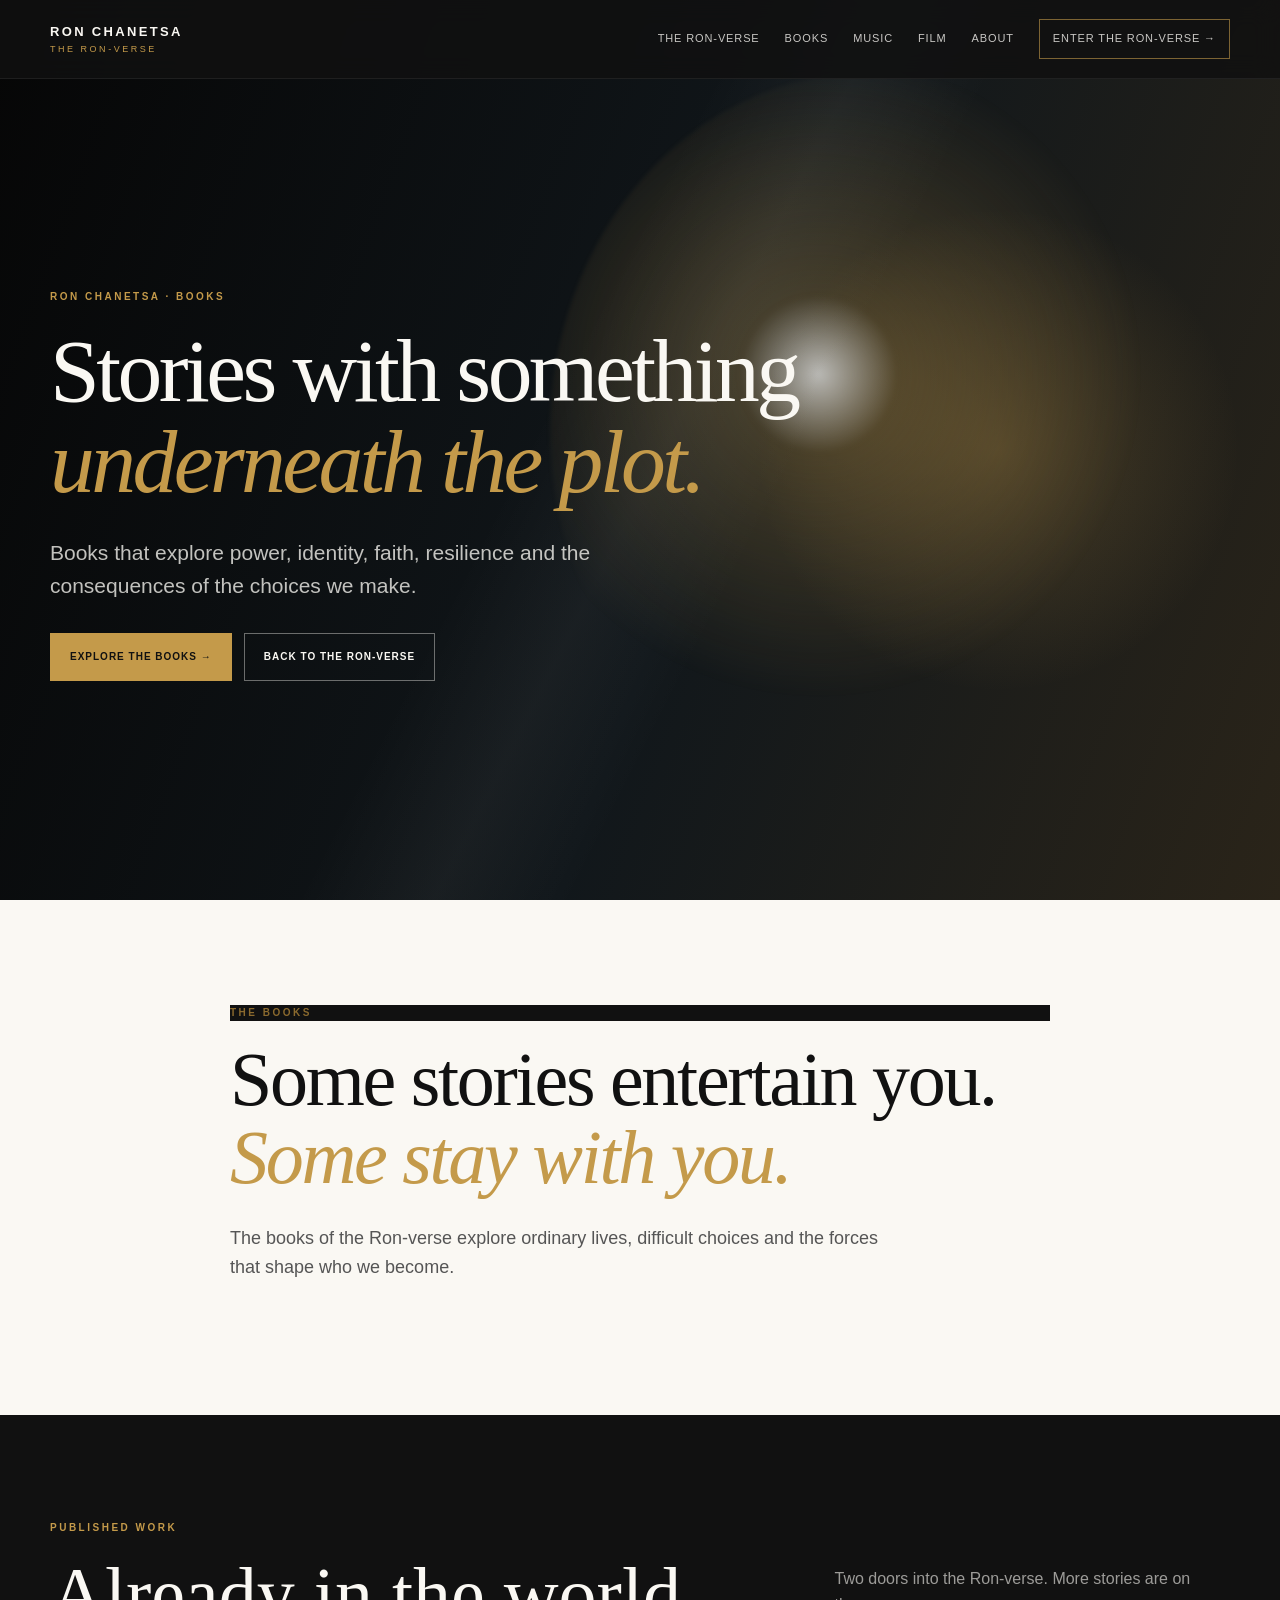
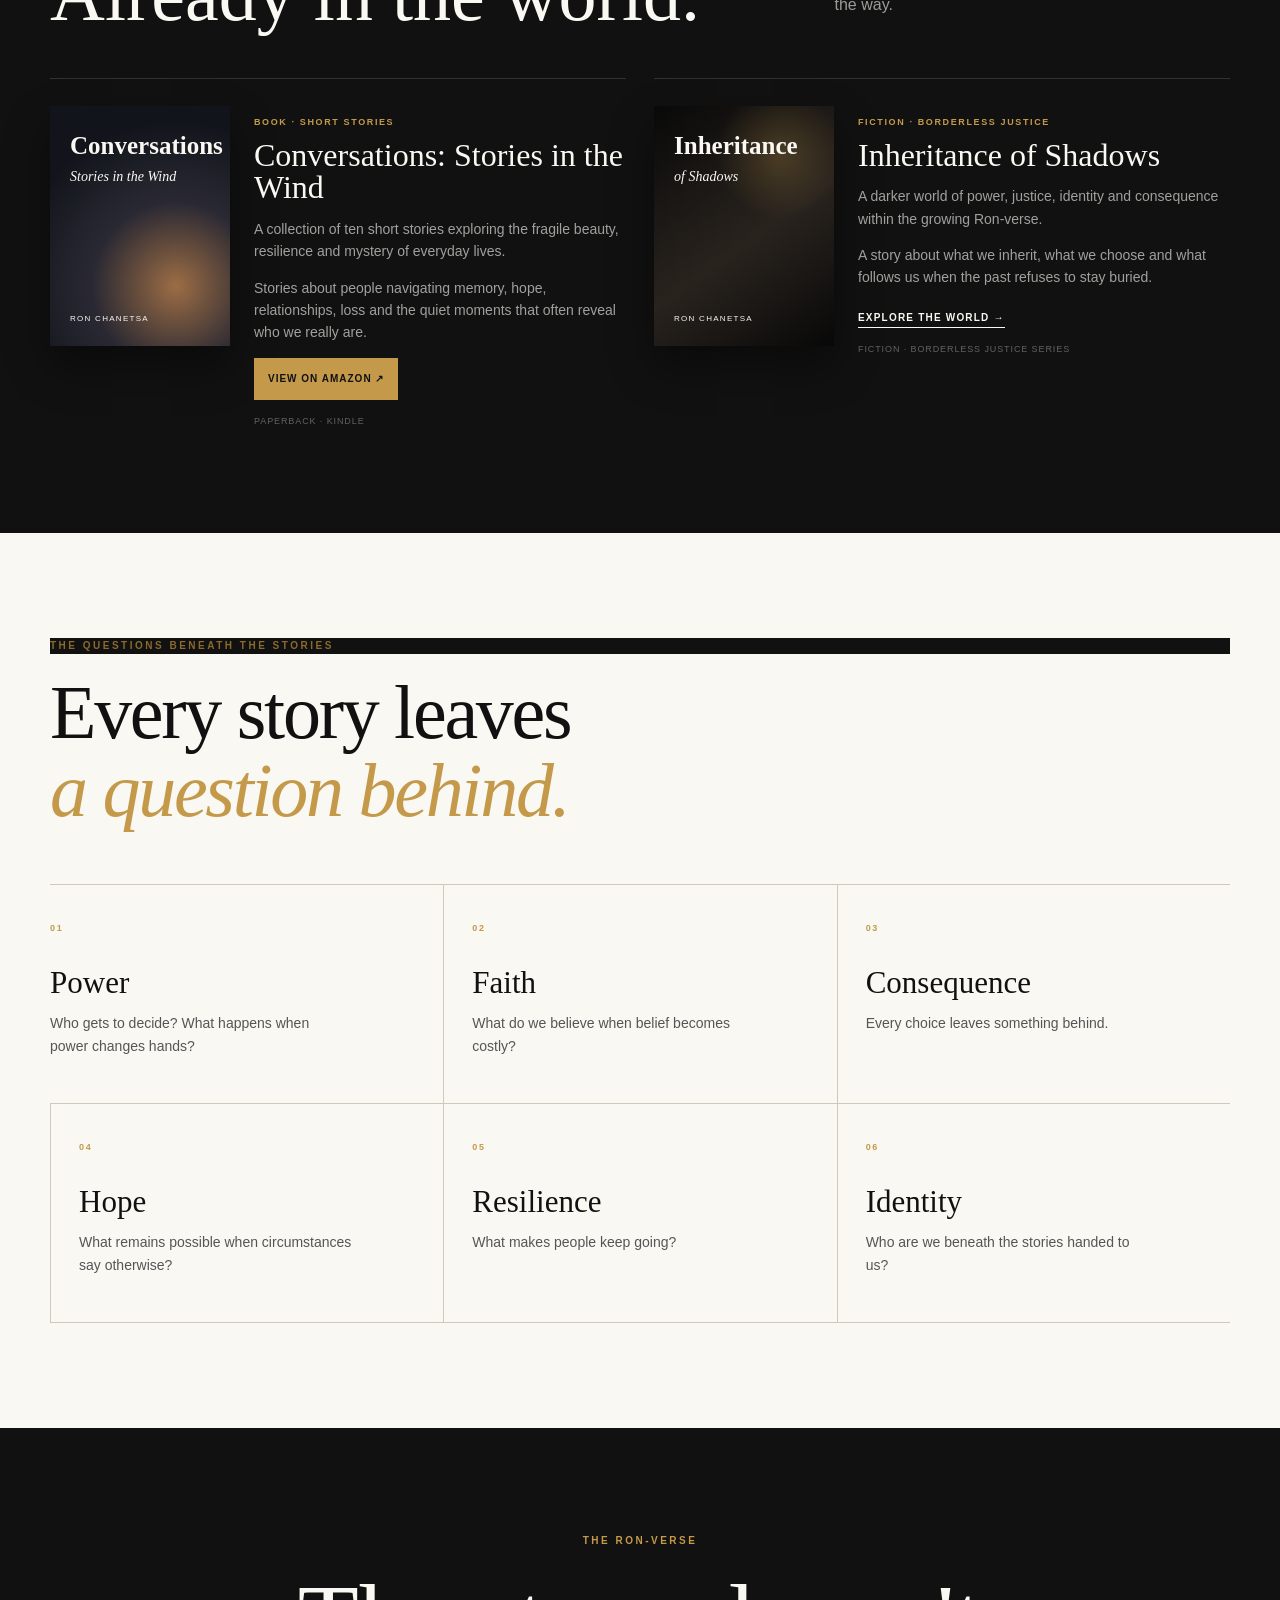
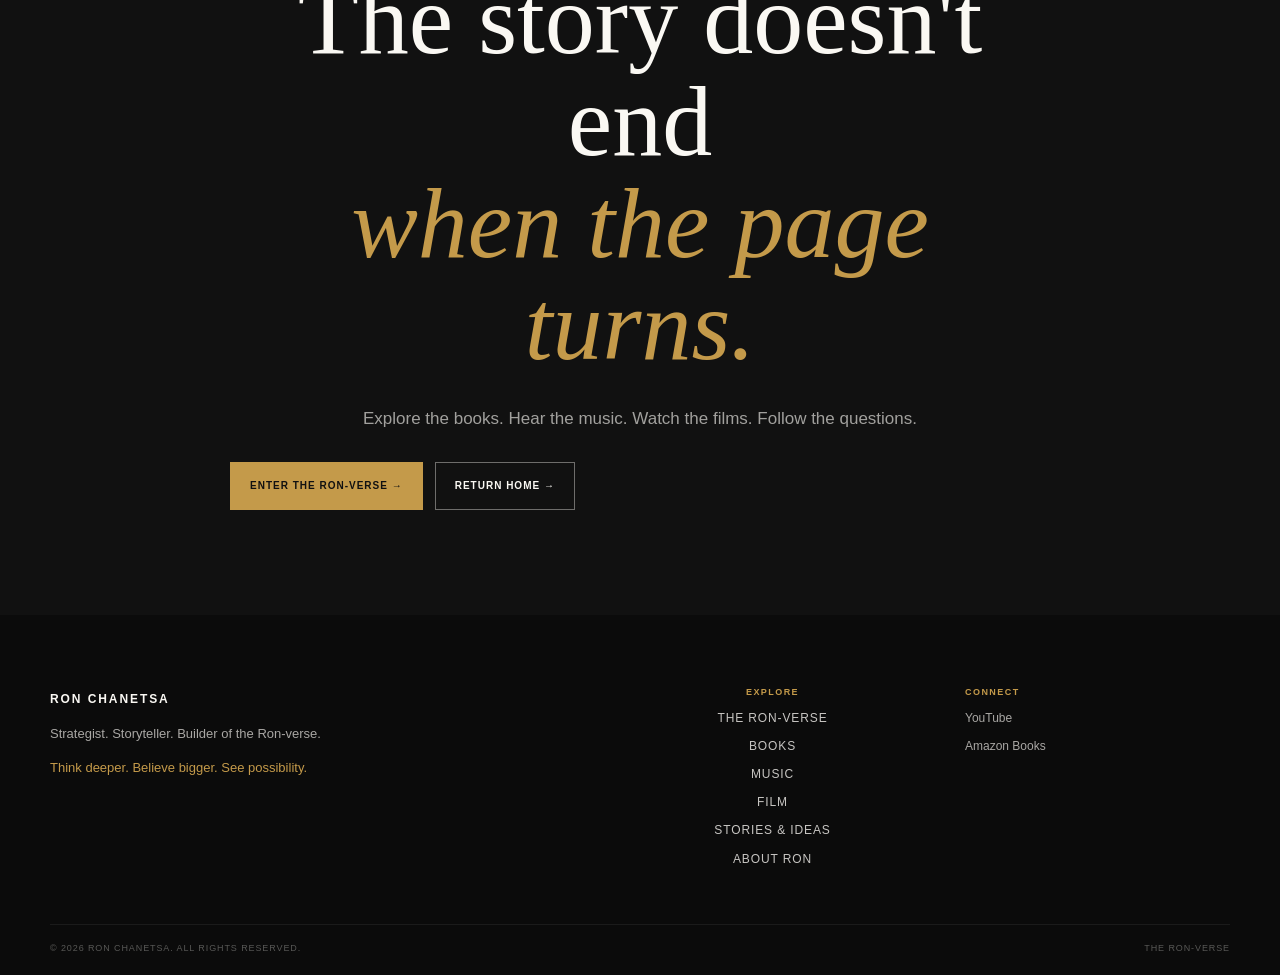
==== books.html @ 015615a2 "Create books.html" ====
<!doctype html>
<html lang="en-ZA">

<head>
<meta charset="utf-8">
<meta name="viewport" content="width=device-width,initial-scale=1">

<meta name="description" content="Explore the books of Ron Chanetsa, including Conversations: Stories in the Wind and the Borderless Justice series.">

<meta name="theme-color" content="#111111">

<title>Books | Ron Chanetsa | The Ron-verse</title>

<link rel="stylesheet" href="styles.css">
</head>

<body>

<a class="skip" href="#main">Skip to content</a>

<header>
<div class="wrap navwrap">

<a class="brand" href="index.html">
<b>RON CHANETSA</b>
<small>THE RON-VERSE</small>
</a>

<button class="menu" aria-expanded="false" aria-controls="nav">☰</button>

<nav id="nav" aria-label="Primary">
<a href="index.html">The Ron-verse</a>
<a href="books.html">Books</a>
<a href="index.html#music">Music</a>
<a href="index.html#film">Film</a>
<a href="index.html#about">About</a>
<a class="navcta" href="index.html#enter">Enter the Ron-verse →</a>
</nav>

</div>
</header>

<main id="main">

<section class="hero" id="top">

<div class="hero-art" aria-hidden="true">
<i></i>
<em></em>
</div>

<div class="wrap hero-copy">

<p class="eyebrow">RON CHANETSA · BOOKS</p>

<h1>
Stories with something
<span>underneath the plot.</span>
</h1>

<p class="lede">
Books that explore power, identity, faith, resilience and the consequences of the choices we make.
</p>

<div class="actions">
<a class="btn gold" href="#published">Explore the books →</a>
<a class="btn ghost" href="index.html">Back to the Ron-verse</a>
</div>

</div>

</section>


<section class="section intro">

<div class="wrap narrow">

<p class="eyebrow dark">THE BOOKS</p>

<h2>
Some stories entertain you.
<br>
<span>Some stay with you.</span>
</h2>

<p>
The books of the Ron-verse explore ordinary lives, difficult choices and the forces that shape who we become.
</p>

</div>

</section>


<section class="dark section" id="published">

<div class="wrap">

<div class="sectionhead">

<div>

<p class="eyebrow">PUBLISHED WORK</p>

<h2>Already in the world.</h2>

</div>

<p>
Two doors into the Ron-verse. More stories are on the way.
</p>

</div>


<div class="books">


<article class="book">

<div class="cover conversations">

<b>Conversations</b>

<i>Stories in the Wind</i>

<small>Ron Chanetsa</small>

</div>


<div>

<p class="kicker">BOOK · SHORT STORIES</p>

<h3>Conversations: Stories in the Wind</h3>

<p>
A collection of ten short stories exploring the fragile beauty, resilience and mystery of everyday lives.
</p>

<p>
Stories about people navigating memory, hope, relationships, loss and the quiet moments that often reveal who we really are.
</p>

<a
class="btn gold small"
href="https://a.co/d/0grzyKkY"
target="_blank"
rel="noopener">
View on Amazon ↗
</a>

<span class="format">
Paperback · Kindle
</span>

</div>

</article>


<article class="book">

<div class="cover inheritance">

<b>Inheritance</b>

<i>of Shadows</i>

<small>Ron Chanetsa</small>

</div>


<div>

<p class="kicker">FICTION · BORDERLESS JUSTICE</p>

<h3>Inheritance of Shadows</h3>

<p>
A darker world of power, justice, identity and consequence within the growing Ron-verse.
</p>

<p>
A story about what we inherit, what we choose and what follows us when the past refuses to stay buried.
</p>

<a
class="link light"
href="index.html#universe">
Explore the world →
</a>

<span class="format">
Fiction · Borderless Justice Series
</span>

</div>

</article>


</div>

</div>

</section>


<section class="section themes">

<div class="wrap">

<p class="eyebrow dark">
THE QUESTIONS BENEATH THE STORIES
</p>

<h2>
Every story leaves
<br>
<span>a question behind.</span>
</h2>


<div class="themegrid">

<article>
<small>01</small>
<h3>Power</h3>
<p>
Who gets to decide? What happens when power changes hands?
</p>
</article>

<article>
<small>02</small>
<h3>Faith</h3>
<p>
What do we believe when belief becomes costly?
</p>
</article>

<article>
<small>03</small>
<h3>Consequence</h3>
<p>
Every choice leaves something behind.
</p>
</article>

<article>
<small>04</small>
<h3>Hope</h3>
<p>
What remains possible when circumstances say otherwise?
</p>
</article>

<article>
<small>05</small>
<h3>Resilience</h3>
<p>
What makes people keep going?
</p>
</article>

<article>
<small>06</small>
<h3>Identity</h3>
<p>
Who are we beneath the stories handed to us?
</p>
</article>

</div>

</div>

</section>


<section class="dark section final">

<div class="wrap narrow center">

<p class="eyebrow">THE RON-VERSE</p>

<h2>
The story doesn't end
<br>
<span>when the page turns.</span>
</h2>

<p>
Explore the books. Hear the music. Watch the films. Follow the questions.
</p>

<div class="actions">

<a class="btn gold" href="index.html#universe">
Enter the Ron-verse →
</a>

<a class="btn ghost" href="index.html">
Return home →
</a>

</div>

</div>

</section>

</main>


<footer>

<div class="wrap footergrid">

<div>

<b>RON CHANETSA</b>

<p>
Strategist. Storyteller. Builder of the Ron-verse.
</p>

<p class="goldtext">
Think deeper. Believe bigger. See possibility.
</p>

</div>


<nav aria-label="Footer">

<b>EXPLORE</b>

<a href="index.html">The Ron-verse</a>

<a href="books.html">Books</a>

<a href="index.html#music">Music</a>

<a href="index.html#film">Film</a>

<a href="index.html#stories">Stories & Ideas</a>

<a href="index.html#about">About Ron</a>

</nav>


<div>

<b>CONNECT</b>

<a
href="https://www.youtube.com/channel/UCRruciXduhxNhuvLaTO6bKQ"
target="_blank"
rel="noopener">
YouTube
</a>

<a
href="https://a.co/d/0grzyKkY"
target="_blank"
rel="noopener">
Amazon Books
</a>

</div>

</div>


<div class="wrap footerbottom">

<span>
© 2026 Ron Chanetsa. All rights reserved.
</span>

<span>
THE RON-VERSE
</span>

</div>

</footer>


<script src="main.js" defer></script>

</body>

</html>
---- styles.css ----
:root{--black:#111;--paper:#faf8f3;--gold:#c49a4a;--mid:#18232b;--smoke:#747474;--serif:Georgia,'Times New Roman',serif;--sans:Arial,Helvetica,sans-serif;--max:1180px}*{box-sizing:border-box}html{scroll-behavior:smooth}body{margin:0;background:var(--paper);color:var(--black);font-family:var(--sans);line-height:1.6}a{color:inherit;text-decoration:none}.wrap{width:min(var(--max),calc(100% - 48px));margin:auto}.narrow{max-width:820px}.skip{position:fixed;top:-50px;left:12px;background:var(--gold);padding:10px;z-index:999}.skip:focus{top:12px}header{position:fixed;top:0;width:100%;z-index:10;background:#111d;backdrop-filter:blur(12px);border-bottom:1px solid #fff1}.navwrap{height:78px;display:flex;align-items:center;justify-content:space-between}.brand{display:flex;flex-direction:column;line-height:1}.brand b{font-size:13px;letter-spacing:.18em;color:var(--paper)}.brand small{font-size:9px;letter-spacing:.28em;color:var(--gold);margin-top:7px}nav{display:flex;gap:25px;align-items:center;font-size:11px;text-transform:uppercase;letter-spacing:.08em;color:#faf8f3c9}.navcta{border:1px solid #c49a4a99;padding:10px 13px}.menu{display:none;background:none;border:0;color:var(--paper);font-size:24px}.hero{min-height:100svh;background:#090909;color:var(--paper);position:relative;display:flex;align-items:center;overflow:hidden}.hero-art{position:absolute;inset:0;background:radial-gradient(circle at 78% 50%,#c49a4a44,transparent 22%),linear-gradient(110deg,#060606,#11171b 55%,#2a2419)}.hero-art:before{content:"";position:absolute;right:7%;top:8%;width:50vw;height:80vh;border-radius:50%;background:radial-gradient(circle at 42% 42%,#faf8f3b5,#c49a4a44 14%,transparent 58%);filter:blur(2px)}.hero-art:after{content:"";position:absolute;inset:-20%;background:linear-gradient(105deg,transparent 45%,#faf8f30b 51%,transparent 57%);transform:rotate(12deg)}.hero-copy{position:relative;padding-top:70px}.eyebrow{font-size:10px;letter-spacing:.25em;font-weight:bold;color:var(--gold);text-transform:uppercase;margin:0 0 20px}.eyebrow.dark{color:#8b6a2e}h1,h2,h3{line-height:1.02;margin:0;font-family:var(--serif);font-weight:400}h1{font-size:clamp(55px,7vw,104px);max-width:950px;letter-spacing:-.04em}h1 span,h2 span{color:var(--gold);font-style:italic}.lede{font-size:clamp(17px,2vw,21px);max-width:650px;color:#faf8f3c4;margin:28px 0}.actions{display:flex;gap:12px;flex-wrap:wrap;margin-top:30px}.btn{min-height:48px;padding:0 19px;display:inline-flex;align-items:center;justify-content:center;font-size:10px;font-weight:bold;letter-spacing:.1em;text-transform:uppercase;border:1px solid transparent}.gold{background:var(--gold);color:#111}.ghost{border-color:#faf8f366;color:var(--paper)}.gold:hover{background:#d5ae5e}.ghost:hover{border-color:var(--gold);color:var(--gold)}.tag{font-size:10px;letter-spacing:.14em;text-transform:uppercase;color:#faf8f359;margin-top:30px}.section{padding:105px 0}.intro h2,.themes h2,.voice h2,.about h2,.paper h2{font-size:clamp(48px,6vw,76px);letter-spacing:-.03em}.intro>div>p:not(.eyebrow){max-width:650px;color:#555;font-size:18px;margin:28px 0}.link{font-size:10px;font-weight:bold;text-transform:uppercase;letter-spacing:.12em;border-bottom:1px solid currentColor;padding-bottom:4px}.dark{background:var(--black);color:var(--paper)}.sectionhead{display:grid;grid-template-columns:1.3fr .7fr;gap:50px;align-items:end;margin-bottom:45px}.sectionhead h2{font-size:clamp(48px,6vw,76px)}.sectionhead>p{color:#faf8f399;max-width:370px}.books{display:grid;grid-template-columns:1fr 1fr;gap:28px}.book{border-top:1px solid #fff2;padding-top:27px;display:grid;grid-template-columns:180px 1fr;gap:24px}.cover{aspect-ratio:3/4;padding:20px;display:flex;flex-direction:column;color:var(--paper);box-shadow:0 20px 40px #0006}.cover b{font-family:var(--serif);font-size:25px}.cover i{font-family:var(--serif);font-size:14px}.cover small{margin-top:auto;font-size:8px;letter-spacing:.16em;text-transform:uppercase}.conversations{background:radial-gradient(circle at 70% 75%,#9c6d45,#2a2933 38%,#11151b 75%)}.inheritance{background:radial-gradient(circle at 70% 20%,#c49a4a44,transparent 28%),linear-gradient(145deg,#090909,#29231e 55%,#080808)}.kicker{font-size:9px;letter-spacing:.18em;color:var(--gold);font-weight:bold}.book h3{font-size:32px}.book p:not(.kicker){color:#faf8f39e;font-size:14px}.small{min-height:42px;padding:0 13px}.format{display:block;color:#faf8f359;font-size:9px;letter-spacing:.1em;text-transform:uppercase;margin-top:14px}.light{color:var(--paper)}.voice{background:#eee9df}.voicegrid{display:grid;grid-template-columns:.8fr 1.2fr;gap:80px;align-items:center}.voice figure{border-left:1px solid #b39a6c;padding-left:35px;margin:0}.voice blockquote{font-family:var(--serif);font-size:clamp(32px,4vw,54px);line-height:1.05;margin:0}.voice figcaption{display:flex;gap:12px;font-size:10px;text-transform:uppercase;letter-spacing:.08em;margin-top:25px}.voice figcaption span{color:var(--smoke)}.worlds{display:grid;grid-template-columns:1fr 1fr;gap:1px;background:#fff2}.worlds a{background:#111;padding:36px;min-height:280px;display:flex;flex-direction:column;justify-content:space-between}.worlds a:hover{background:#181818}.worlds small,.themegrid small,.storygrid small{color:var(--gold);font-size:9px;letter-spacing:.18em;font-weight:bold}.worlds h3{font-size:36px;max-width:450px}.worlds b{font-size:10px;text-transform:uppercase;letter-spacing:.1em}.themes h2{margin-bottom:55px}.themegrid{display:grid;grid-template-columns:repeat(3,1fr);border-top:1px solid #cfc8bb}.themegrid article{padding:28px 28px 32px 0;border-bottom:1px solid #cfc8bb}.themegrid article+article{border-left:1px solid #cfc8bb;padding-left:28px}.themegrid h3{font-size:31px;margin-top:28px}.themegrid p{color:#555;font-size:14px;max-width:280px}.featuregrid{display:grid;grid-template-columns:1fr 1fr}.featureart{min-height:650px;background:radial-gradient(circle at 70% 25%,#c49a4a44,transparent 22%),linear-gradient(140deg,#090909,#211e1b 58%,#0b0b0b);display:flex;align-items:flex-end;padding:48px}.featureart strong{font-family:var(--serif);font-size:clamp(45px,6vw,82px);line-height:.82}.featureart strong span{color:var(--gold);font-style:italic}.featurecopy{padding:80px;display:flex;flex-direction:column;justify-content:center}.featurecopy h2{font-size:clamp(55px,7vw,90px)}.featurecopy>p:not(.eyebrow){color:#faf8f39f;max-width:480px;font-size:17px;margin:28px 0}.tags{display:flex;gap:7px;flex-wrap:wrap;margin-bottom:30px}.tags i{font-style:normal;border:1px solid #fff2;padding:6px 9px;font-size:9px;letter-spacing:.1em;text-transform:uppercase;color:#faf8f399}.split{display:grid;grid-template-columns:1fr 1fr;gap:90px}.aboutcopy{max-width:570px}.aboutcopy p{color:#555;font-size:16px}.aboutcopy .lead{font-family:var(--serif);font-size:34px;line-height:1.1;color:#111}.paper{background:#eee9df}.storygrid{display:grid;grid-template-columns:repeat(3,1fr);border-top:1px solid #c9c1b2;margin-top:45px}.storygrid article{padding:28px 30px 30px 0;border-bottom:1px solid #c9c1b2}.storygrid article+article{border-left:1px solid #c9c1b2;padding-left:30px}.storygrid h3{font-size:31px;margin:55px 0 30px}.storygrid b{font-size:10px;text-transform:uppercase;letter-spacing:.1em}.final{text-align:center}.center{margin-inline:auto}.final p:not(.eyebrow){max-width:580px;color:#faf8f39e;font-size:17px;margin:28px auto}.final h2{font-size:clamp(58px,8vw,100px)}footer{background:#0b0b0b;color:#faf8f3a8;padding:70px 0 20px}.footergrid{display:grid;grid-template-columns:1.5fr .75fr .75fr;gap:60px}.footergrid>b,.footergrid nav>b,.footergrid div>b{color:var(--paper);letter-spacing:.16em;font-size:12px}.footergrid p{max-width:350px;font-size:13px}.goldtext{color:var(--gold)}.footergrid nav,.footergrid>div:last-child{display:flex;flex-direction:column;gap:9px}.footergrid nav>b,.footergrid>div:last-child>b{color:var(--gold);font-size:9px}.footergrid a{font-size:12px}.footergrid a:hover{color:var(--gold)}.footerbottom{margin-top:55px;border-top:1px solid #fff1;padding-top:16px;display:flex;justify-content:space-between;font-size:9px;letter-spacing:.1em;text-transform:uppercase;color:#faf8f352}@media(max-width:900px){nav{gap:13px}.books,.sectionhead,.voicegrid,.featuregrid,.split{grid-template-columns:1fr}.worlds{grid-template-columns:1fr}.themegrid{grid-template-columns:1fr 1fr}.featurecopy{padding:65px 0}.featureart{min-height:430px}.footergrid{grid-template-columns:1fr 1fr}.footergrid>div:first-child{grid-column:1/-1}}@media(max-width:720px){.wrap{width:calc(100% - 34px)}.menu{display:block}header nav{display:none;position:fixed;inset:78px 0 0;background:#111;padding:25px 22px;flex-direction:column;align-items:stretch;gap:0}header nav.open{display:flex}header nav a{padding:17px 0;border-bottom:1px solid #fff1}.navcta{text-align:center;margin-top:15px}.hero-copy{padding-top:70px}.section{padding:80px 0}.books{gap:35px}.book{grid-template-columns:115px 1fr;gap:16px}.book h3{font-size:27px}.cover{padding:13px}.cover b{font-size:17px}.cover i{font-size:10px}.worlds h3{font-size:31px}.themegrid{grid-template-columns:1fr}.themegrid article+article{border-left:0;padding-left:0}.storygrid{grid-template-columns:1fr}.storygrid article+article{border-left:0;padding-left:0}.footergrid{grid-template-columns:1fr}.footergrid>div:first-child{grid-column:auto}.footerbottom{flex-direction:column;gap:7px}.actions .btn{width:100%}}@media(prefers-reduced-motion:reduce){html{scroll-behavior:auto}}
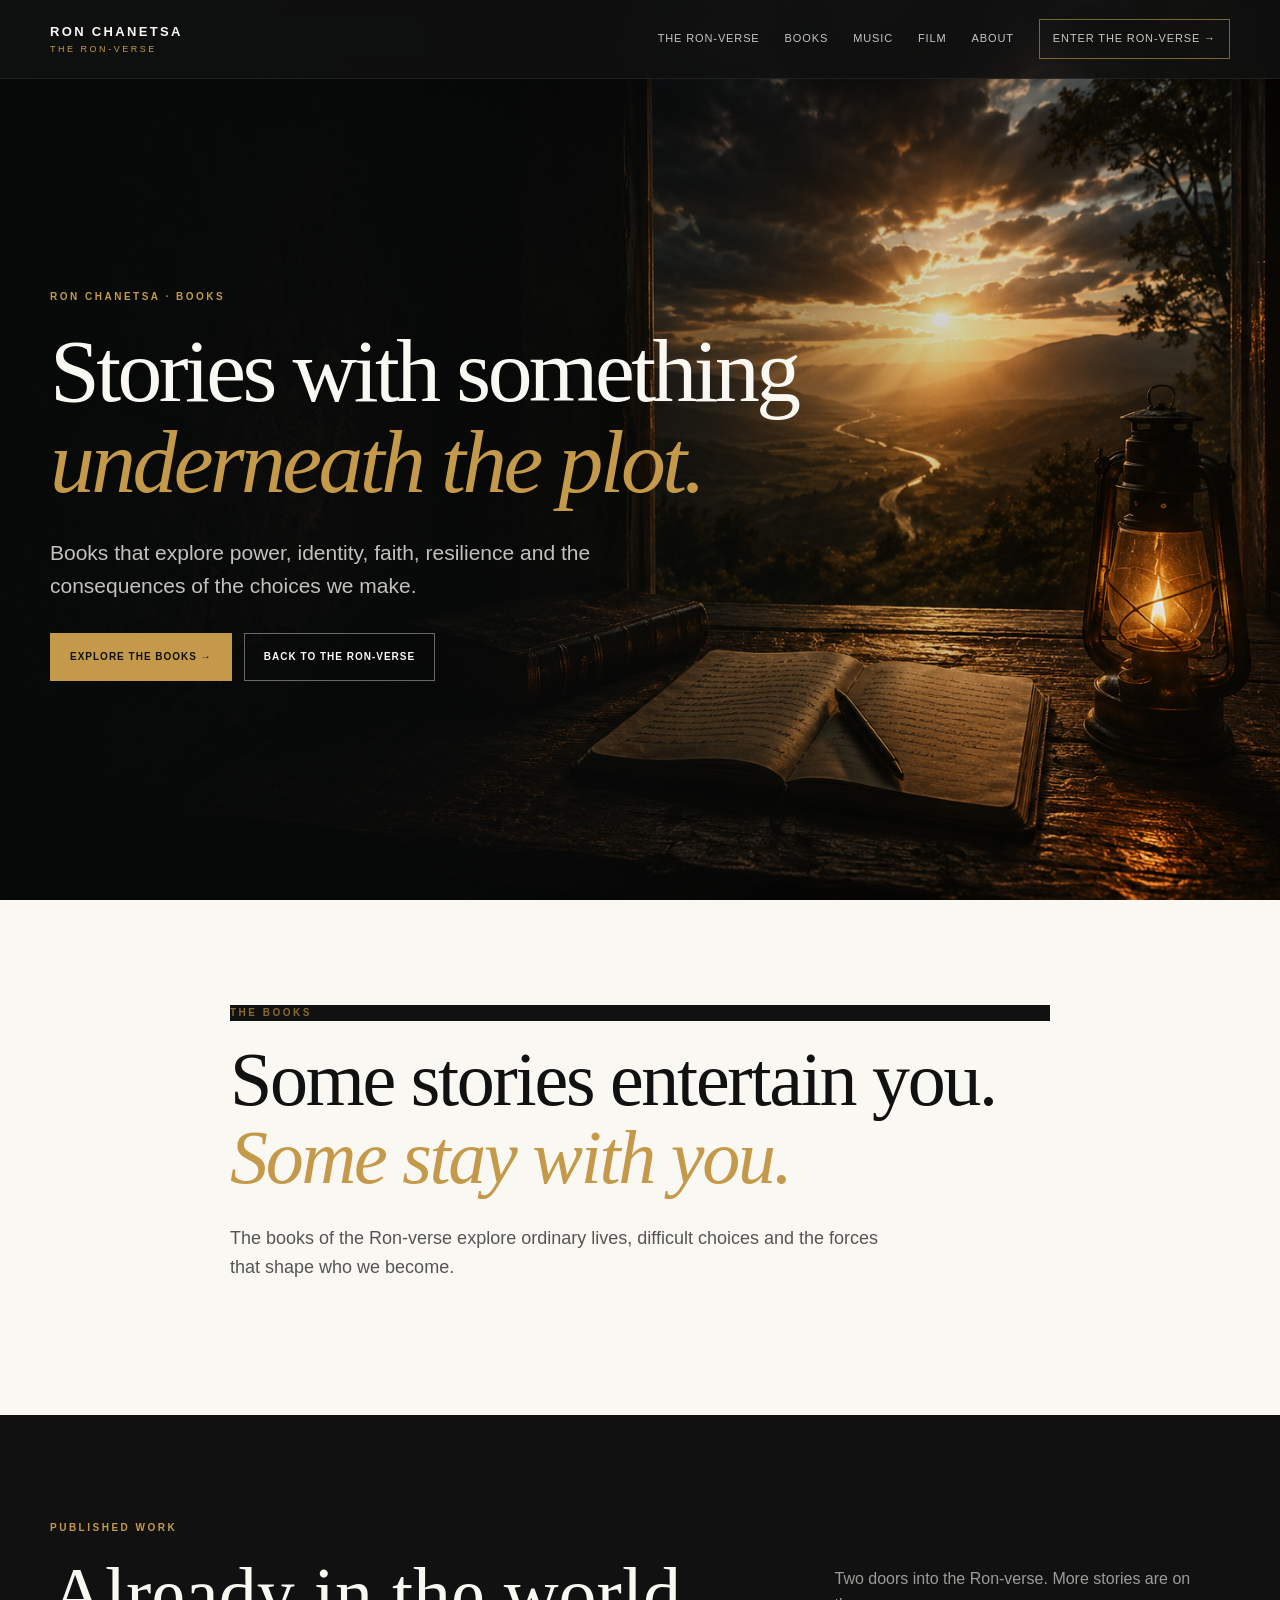
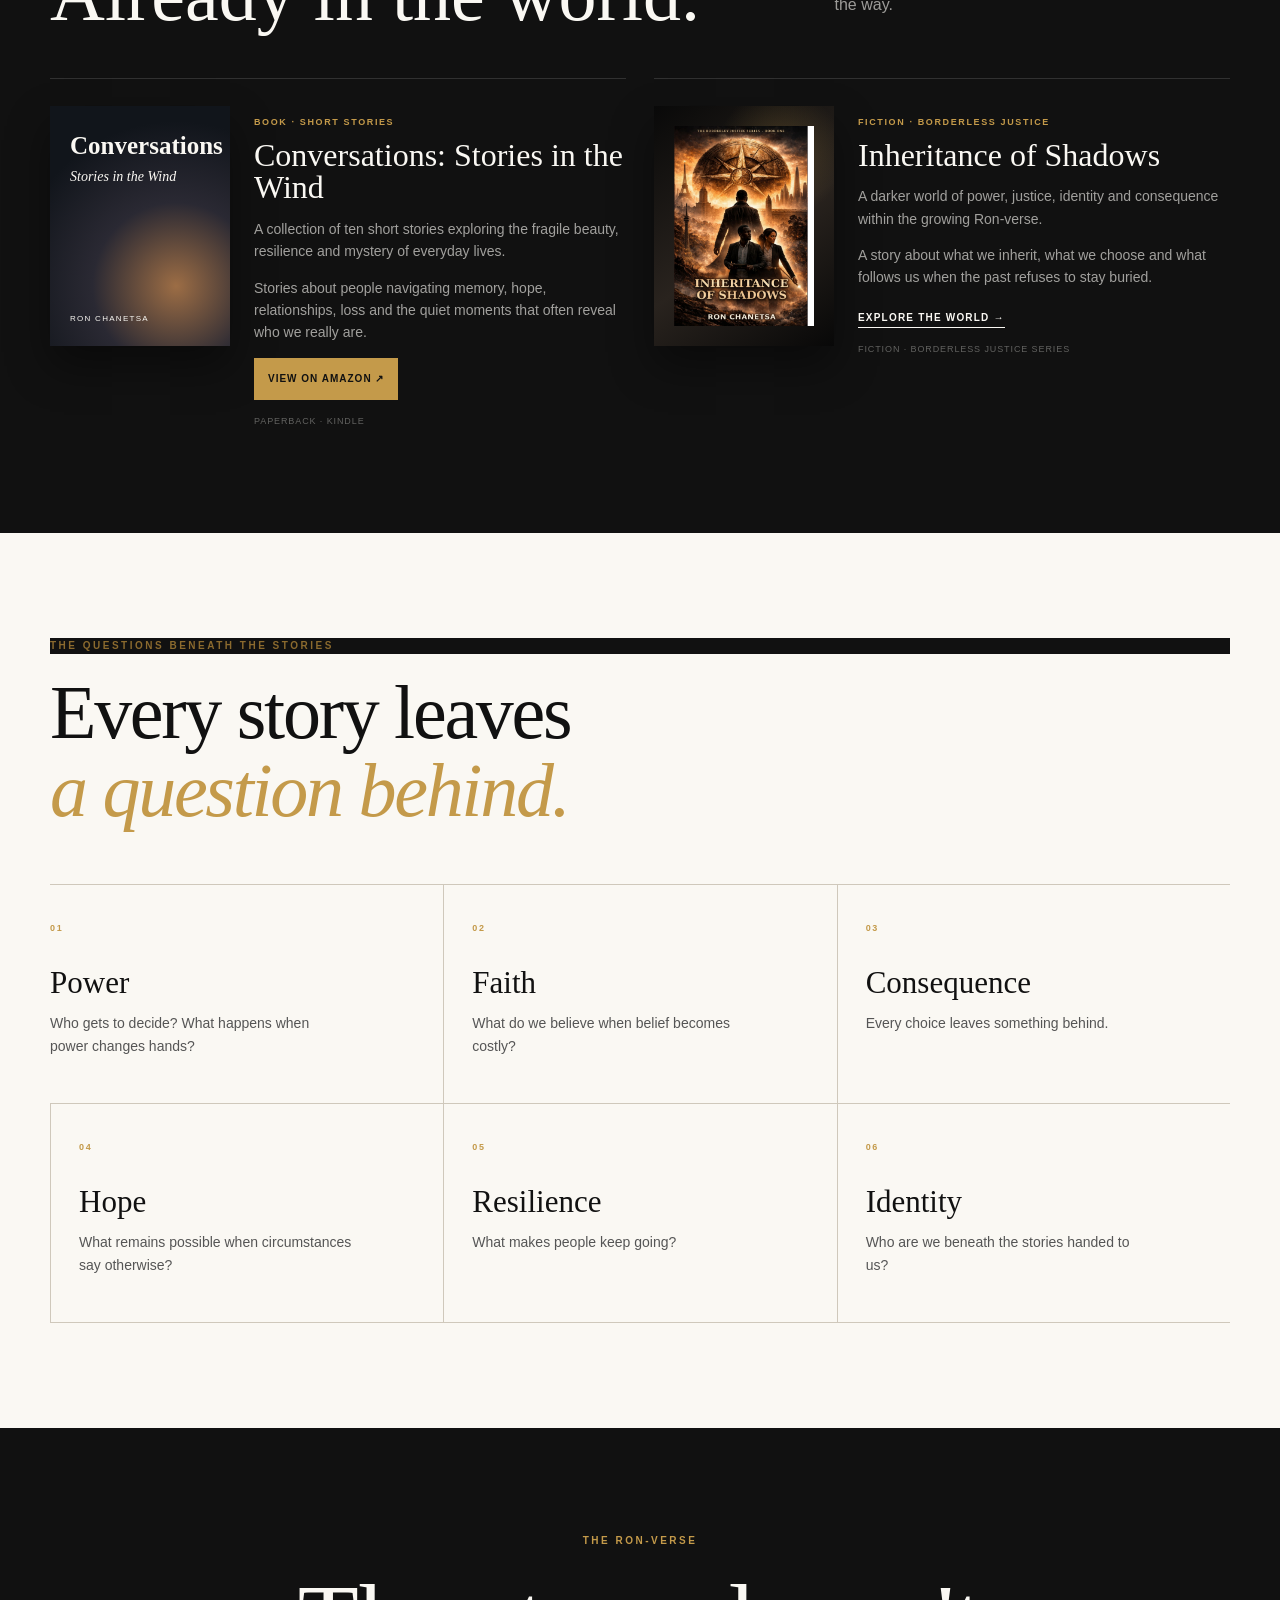
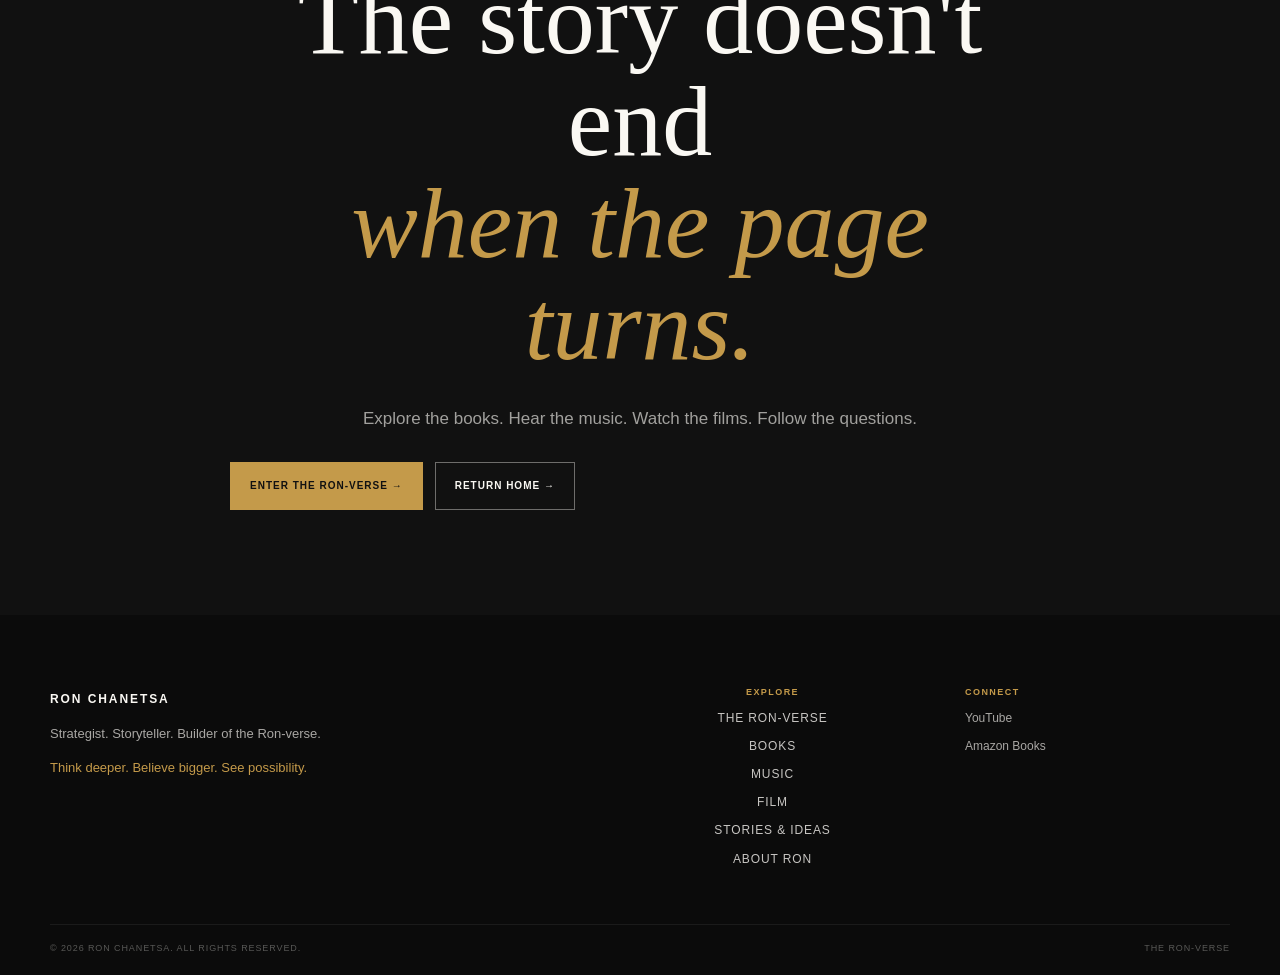
==== commit 3284ce38: "Update books.html" ====
--- a/books.html
+++ b/books.html
@@ -164,12 +164,8 @@
 <article class="book">
 
 <div class="cover inheritance">
-
-<b>Inheritance</b>
-
-<i>of Shadows</i>
-
-<small>Ron Chanetsa</small>
+<img src="assets/Inheritance_of_Shadows_FRONT_COVER_PRINT.png" alt="Inheritance of Shadows book cover" style="width:100%;height:100%;object-fit:cover;display:block;">
+
 
 </div>
 
--- a/styles.css
+++ b/styles.css
@@ -1 +1,266 @@
 :root{--black:#111;--paper:#faf8f3;--gold:#c49a4a;--mid:#18232b;--smoke:#747474;--serif:Georgia,'Times New Roman',serif;--sans:Arial,Helvetica,sans-serif;--max:1180px}*{box-sizing:border-box}html{scroll-behavior:smooth}body{margin:0;background:var(--paper);color:var(--black);font-family:var(--sans);line-height:1.6}a{color:inherit;text-decoration:none}.wrap{width:min(var(--max),calc(100% - 48px));margin:auto}.narrow{max-width:820px}.skip{position:fixed;top:-50px;left:12px;background:var(--gold);padding:10px;z-index:999}.skip:focus{top:12px}header{position:fixed;top:0;width:100%;z-index:10;background:#111d;backdrop-filter:blur(12px);border-bottom:1px solid #fff1}.navwrap{height:78px;display:flex;align-items:center;justify-content:space-between}.brand{display:flex;flex-direction:column;line-height:1}.brand b{font-size:13px;letter-spacing:.18em;color:var(--paper)}.brand small{font-size:9px;letter-spacing:.28em;color:var(--gold);margin-top:7px}nav{display:flex;gap:25px;align-items:center;font-size:11px;text-transform:uppercase;letter-spacing:.08em;color:#faf8f3c9}.navcta{border:1px solid #c49a4a99;padding:10px 13px}.menu{display:none;background:none;border:0;color:var(--paper);font-size:24px}.hero{min-height:100svh;background:#090909;color:var(--paper);position:relative;display:flex;align-items:center;overflow:hidden}.hero-art{position:absolute;inset:0;background:radial-gradient(circle at 78% 50%,#c49a4a44,transparent 22%),linear-gradient(110deg,#060606,#11171b 55%,#2a2419)}.hero-art:before{content:"";position:absolute;right:7%;top:8%;width:50vw;height:80vh;border-radius:50%;background:radial-gradient(circle at 42% 42%,#faf8f3b5,#c49a4a44 14%,transparent 58%);filter:blur(2px)}.hero-art:after{content:"";position:absolute;inset:-20%;background:linear-gradient(105deg,transparent 45%,#faf8f30b 51%,transparent 57%);transform:rotate(12deg)}.hero-copy{position:relative;padding-top:70px}.eyebrow{font-size:10px;letter-spacing:.25em;font-weight:bold;color:var(--gold);text-transform:uppercase;margin:0 0 20px}.eyebrow.dark{color:#8b6a2e}h1,h2,h3{line-height:1.02;margin:0;font-family:var(--serif);font-weight:400}h1{font-size:clamp(55px,7vw,104px);max-width:950px;letter-spacing:-.04em}h1 span,h2 span{color:var(--gold);font-style:italic}.lede{font-size:clamp(17px,2vw,21px);max-width:650px;color:#faf8f3c4;margin:28px 0}.actions{display:flex;gap:12px;flex-wrap:wrap;margin-top:30px}.btn{min-height:48px;padding:0 19px;display:inline-flex;align-items:center;justify-content:center;font-size:10px;font-weight:bold;letter-spacing:.1em;text-transform:uppercase;border:1px solid transparent}.gold{background:var(--gold);color:#111}.ghost{border-color:#faf8f366;color:var(--paper)}.gold:hover{background:#d5ae5e}.ghost:hover{border-color:var(--gold);color:var(--gold)}.tag{font-size:10px;letter-spacing:.14em;text-transform:uppercase;color:#faf8f359;margin-top:30px}.section{padding:105px 0}.intro h2,.themes h2,.voice h2,.about h2,.paper h2{font-size:clamp(48px,6vw,76px);letter-spacing:-.03em}.intro>div>p:not(.eyebrow){max-width:650px;color:#555;font-size:18px;margin:28px 0}.link{font-size:10px;font-weight:bold;text-transform:uppercase;letter-spacing:.12em;border-bottom:1px solid currentColor;padding-bottom:4px}.dark{background:var(--black);color:var(--paper)}.sectionhead{display:grid;grid-template-columns:1.3fr .7fr;gap:50px;align-items:end;margin-bottom:45px}.sectionhead h2{font-size:clamp(48px,6vw,76px)}.sectionhead>p{color:#faf8f399;max-width:370px}.books{display:grid;grid-template-columns:1fr 1fr;gap:28px}.book{border-top:1px solid #fff2;padding-top:27px;display:grid;grid-template-columns:180px 1fr;gap:24px}.cover{aspect-ratio:3/4;padding:20px;display:flex;flex-direction:column;color:var(--paper);box-shadow:0 20px 40px #0006}.cover b{font-family:var(--serif);font-size:25px}.cover i{font-family:var(--serif);font-size:14px}.cover small{margin-top:auto;font-size:8px;letter-spacing:.16em;text-transform:uppercase}.conversations{background:radial-gradient(circle at 70% 75%,#9c6d45,#2a2933 38%,#11151b 75%)}.inheritance{background:radial-gradient(circle at 70% 20%,#c49a4a44,transparent 28%),linear-gradient(145deg,#090909,#29231e 55%,#080808)}.kicker{font-size:9px;letter-spacing:.18em;color:var(--gold);font-weight:bold}.book h3{font-size:32px}.book p:not(.kicker){color:#faf8f39e;font-size:14px}.small{min-height:42px;padding:0 13px}.format{display:block;color:#faf8f359;font-size:9px;letter-spacing:.1em;text-transform:uppercase;margin-top:14px}.light{color:var(--paper)}.voice{background:#eee9df}.voicegrid{display:grid;grid-template-columns:.8fr 1.2fr;gap:80px;align-items:center}.voice figure{border-left:1px solid #b39a6c;padding-left:35px;margin:0}.voice blockquote{font-family:var(--serif);font-size:clamp(32px,4vw,54px);line-height:1.05;margin:0}.voice figcaption{display:flex;gap:12px;font-size:10px;text-transform:uppercase;letter-spacing:.08em;margin-top:25px}.voice figcaption span{color:var(--smoke)}.worlds{display:grid;grid-template-columns:1fr 1fr;gap:1px;background:#fff2}.worlds a{background:#111;padding:36px;min-height:280px;display:flex;flex-direction:column;justify-content:space-between}.worlds a:hover{background:#181818}.worlds small,.themegrid small,.storygrid small{color:var(--gold);font-size:9px;letter-spacing:.18em;font-weight:bold}.worlds h3{font-size:36px;max-width:450px}.worlds b{font-size:10px;text-transform:uppercase;letter-spacing:.1em}.themes h2{margin-bottom:55px}.themegrid{display:grid;grid-template-columns:repeat(3,1fr);border-top:1px solid #cfc8bb}.themegrid article{padding:28px 28px 32px 0;border-bottom:1px solid #cfc8bb}.themegrid article+article{border-left:1px solid #cfc8bb;padding-left:28px}.themegrid h3{font-size:31px;margin-top:28px}.themegrid p{color:#555;font-size:14px;max-width:280px}.featuregrid{display:grid;grid-template-columns:1fr 1fr}.featureart{min-height:650px;background:radial-gradient(circle at 70% 25%,#c49a4a44,transparent 22%),linear-gradient(140deg,#090909,#211e1b 58%,#0b0b0b);display:flex;align-items:flex-end;padding:48px}.featureart strong{font-family:var(--serif);font-size:clamp(45px,6vw,82px);line-height:.82}.featureart strong span{color:var(--gold);font-style:italic}.featurecopy{padding:80px;display:flex;flex-direction:column;justify-content:center}.featurecopy h2{font-size:clamp(55px,7vw,90px)}.featurecopy>p:not(.eyebrow){color:#faf8f39f;max-width:480px;font-size:17px;margin:28px 0}.tags{display:flex;gap:7px;flex-wrap:wrap;margin-bottom:30px}.tags i{font-style:normal;border:1px solid #fff2;padding:6px 9px;font-size:9px;letter-spacing:.1em;text-transform:uppercase;color:#faf8f399}.split{display:grid;grid-template-columns:1fr 1fr;gap:90px}.aboutcopy{max-width:570px}.aboutcopy p{color:#555;font-size:16px}.aboutcopy .lead{font-family:var(--serif);font-size:34px;line-height:1.1;color:#111}.paper{background:#eee9df}.storygrid{display:grid;grid-template-columns:repeat(3,1fr);border-top:1px solid #c9c1b2;margin-top:45px}.storygrid article{padding:28px 30px 30px 0;border-bottom:1px solid #c9c1b2}.storygrid article+article{border-left:1px solid #c9c1b2;padding-left:30px}.storygrid h3{font-size:31px;margin:55px 0 30px}.storygrid b{font-size:10px;text-transform:uppercase;letter-spacing:.1em}.final{text-align:center}.center{margin-inline:auto}.final p:not(.eyebrow){max-width:580px;color:#faf8f39e;font-size:17px;margin:28px auto}.final h2{font-size:clamp(58px,8vw,100px)}footer{background:#0b0b0b;color:#faf8f3a8;padding:70px 0 20px}.footergrid{display:grid;grid-template-columns:1.5fr .75fr .75fr;gap:60px}.footergrid>b,.footergrid nav>b,.footergrid div>b{color:var(--paper);letter-spacing:.16em;font-size:12px}.footergrid p{max-width:350px;font-size:13px}.goldtext{color:var(--gold)}.footergrid nav,.footergrid>div:last-child{display:flex;flex-direction:column;gap:9px}.footergrid nav>b,.footergrid>div:last-child>b{color:var(--gold);font-size:9px}.footergrid a{font-size:12px}.footergrid a:hover{color:var(--gold)}.footerbottom{margin-top:55px;border-top:1px solid #fff1;padding-top:16px;display:flex;justify-content:space-between;font-size:9px;letter-spacing:.1em;text-transform:uppercase;color:#faf8f352}@media(max-width:900px){nav{gap:13px}.books,.sectionhead,.voicegrid,.featuregrid,.split{grid-template-columns:1fr}.worlds{grid-template-columns:1fr}.themegrid{grid-template-columns:1fr 1fr}.featurecopy{padding:65px 0}.featureart{min-height:430px}.footergrid{grid-template-columns:1fr 1fr}.footergrid>div:first-child{grid-column:1/-1}}@media(max-width:720px){.wrap{width:calc(100% - 34px)}.menu{display:block}header nav{display:none;position:fixed;inset:78px 0 0;background:#111;padding:25px 22px;flex-direction:column;align-items:stretch;gap:0}header nav.open{display:flex}header nav a{padding:17px 0;border-bottom:1px solid #fff1}.navcta{text-align:center;margin-top:15px}.hero-copy{padding-top:70px}.section{padding:80px 0}.books{gap:35px}.book{grid-template-columns:115px 1fr;gap:16px}.book h3{font-size:27px}.cover{padding:13px}.cover b{font-size:17px}.cover i{font-size:10px}.worlds h3{font-size:31px}.themegrid{grid-template-columns:1fr}.themegrid article+article{border-left:0;padding-left:0}.storygrid{grid-template-columns:1fr}.storygrid article+article{border-left:0;padding-left:0}.footergrid{grid-template-columns:1fr}.footergrid>div:first-child{grid-column:auto}.footerbottom{flex-direction:column;gap:7px}.actions .btn{width:100%}}@media(prefers-reduced-motion:reduce){html{scroll-behavior:auto}}
+
+
+.hero-art{background-image:url("assets/Home_page.png");background-size:cover;background-position:center;background-repeat:no-repeat}.hero-art:before{background:linear-gradient(90deg,rgba(8,10,10,.92) 0%,rgba(8,10,10,.72) 38%,rgba(8,10,10,.18) 72%,rgba(8,10,10,.05) 100%);width:100%;height:100%;inset:0;border-radius:0;filter:none}.hero-art:after{display:none}
+
+
+/* Ron-Verse published works: editorial presentation */
+@media (min-width:901px){
+  #books .book{
+    grid-template-columns:220px 1fr;
+    gap:32px;
+    padding-top:32px;
+  }
+
+  #books .cover{
+    padding:24px;
+  }
+
+  #books .book h3{
+    font-size:32px;
+    line-height:1.08;
+  }
+}
+
+
+/* Ron-Verse responsive safeguard */
+html,
+body {
+  max-width: 100%;
+  overflow-x: hidden;
+}
+
+* {
+  box-sizing: border-box;
+}
+
+.featuregrid > * {
+  min-width: 0;
+}
+
+.featuregrid h2 {
+  overflow-wrap: break-word;
+}
+
+@media (max-width: 900px) {
+  .featuregrid {
+    grid-template-columns: 1fr;
+  }
+}
+.featuregrid h2 {
+  font-size: clamp(52px, 5vw, 76px);
+  line-height: 0.95;
+}
+/* Inheritance of Shadows */
+
+.inheritance-hero {
+  min-height: calc(100vh - 80px);
+  background:
+    radial-gradient(circle at 72% 30%, rgba(196,154,68,.22), transparent 28%),
+    linear-gradient(120deg, #090909 0%, #111111 55%, #181818 100%);
+  color: #faf8f3;
+  display: flex;
+  align-items: center;
+  position: relative;
+  overflow: hidden;
+}
+
+.inheritance-hero::before {
+  content: "";
+  position: absolute;
+  width: 55vw;
+  height: 75vh;
+  right: -10vw;
+  top: 10%;
+  background: radial-gradient(circle, rgba(196,154,68,.18), transparent 65%);
+  filter: blur(20px);
+  pointer-events: none;
+}
+
+.inheritance-hero-copy {
+  width: min(1100px, 88%);
+  margin: 0 auto;
+  position: relative;
+  z-index: 2;
+  padding: 100px 0;
+}
+
+.inheritance-hero h1 {
+  font-family: Georgia, "Times New Roman", serif;
+  font-size: clamp(64px, 9vw, 138px);
+  line-height: .86;
+  letter-spacing: -.045em;
+  max-width: 950px;
+  margin: 22px 0 42px;
+}
+
+.inheritance-hero h1 span {
+  display: block;
+  color: #c49a44;
+  font-style: italic;
+}
+
+.inheritance-hero .eyebrow {
+  color: #c49a44;
+  font-size: 11px;
+  letter-spacing: .22em;
+  font-weight: 700;
+}
+
+.inheritance-tagline {
+  max-width: 720px;
+  font-family: Georgia, "Times New Roman", serif;
+  font-size: clamp(25px, 3vw, 42px);
+  line-height: 1.15;
+  margin: 0 0 28px;
+}
+
+.inheritance-intro {
+  max-width: 650px;
+  color: #b8b5af;
+  font-size: 18px;
+  line-height: 1.65;
+}
+
+@media (max-width: 700px) {
+  .inheritance-hero-copy {
+    padding: 70px 0;
+  }
+
+  .inheritance-hero h1 {
+    font-size: clamp(56px, 16vw, 90px);
+  }
+
+  .inheritance-tagline {
+    font-size: 26px;
+  }
+
+  .inheritance-intro {
+    font-size: 16px;
+  }
+}
+
+/* Inheritance of Shadows - Question Section */
+
+.inheritance-question {
+  background: #faf8f3;
+  color: #111;
+  padding: 100px 0 80px;
+}
+
+.inheritance-question-wrap {
+  width: min(1100px, 88%);
+  margin: 0 auto;
+  display: grid;
+  grid-template-columns: 0.8fr 1.2fr;
+  gap: 90px;
+  align-items: start;
+}
+
+.inheritance-question-heading {
+  position: sticky;
+  top: 120px;
+}
+
+.inheritance-question-heading .eyebrow {
+  color: #c49a44;
+  font-size: 11px;
+  letter-spacing: .22em;
+  font-weight: 700;
+  margin-bottom: 28px;
+}
+
+.inheritance-question-heading h2 {
+  font-family: Georgia, "Times New Roman", serif;
+  font-size: clamp(40px, 4.3vw, 68px);
+  line-height: .98;
+  font-weight: 400;
+  letter-spacing: -.035em;
+  margin: 0;
+}
+
+.inheritance-question-heading h2 span {
+  display: block;
+  color: #c49a44;
+  font-style: italic;
+}
+
+.inheritance-question-copy {
+  max-width: 720px;
+}
+
+.inheritance-question-copy p {
+  font-size: 19px;
+  line-height: 1.7;
+  color: #474747;
+  margin: 0 0 28px;
+}
+
+.inheritance-question-copy strong {
+  font-family: Georgia, "Times New Roman", serif;
+  color: #111;
+  font-size: 22px;
+}
+
+.inheritance-themes {
+  grid-column: 1 / -1;
+  display: grid;
+  grid-template-columns: repeat(3, 1fr);
+  gap: 1px;
+  margin-top: 0px;
+  background: #d8d1c4;
+}
+
+.inheritance-themes article {
+  background: #faf8f3;
+  padding: 32px 28px 36px;
+}
+
+.inheritance-themes article span {
+  display: block;
+  color: #c49a44;
+  font-size: 11px;
+  letter-spacing: .2em;
+  font-weight: 700;
+  margin-bottom: 20px;
+}
+
+.inheritance-themes h3 {
+  font-family: Georgia, "Times New Roman", serif;
+  font-size: 30px;
+  font-weight: 400;
+  margin: 0 0 14px;
+}
+
+.inheritance-themes p {
+  font-size: 15px;
+  line-height: 1.6;
+  color: #666;
+  margin: 0;
+}
+
+@media (max-width: 800px) {
+
+  .inheritance-question {
+    padding: 80px 0 100px;
+  }
+
+  .inheritance-question-wrap {
+    grid-template-columns: 1fr;
+    gap: 50px;
+  }
+
+  .inheritance-question-heading {
+    position: static;
+  }
+
+  .inheritance-question-heading h2 {
+    font-size: clamp(42px, 13vw, 68px);
+  }
+
+  .inheritance-themes {
+    grid-template-columns: 1fr;
+    margin-top: 50px;
+  }
+
+}
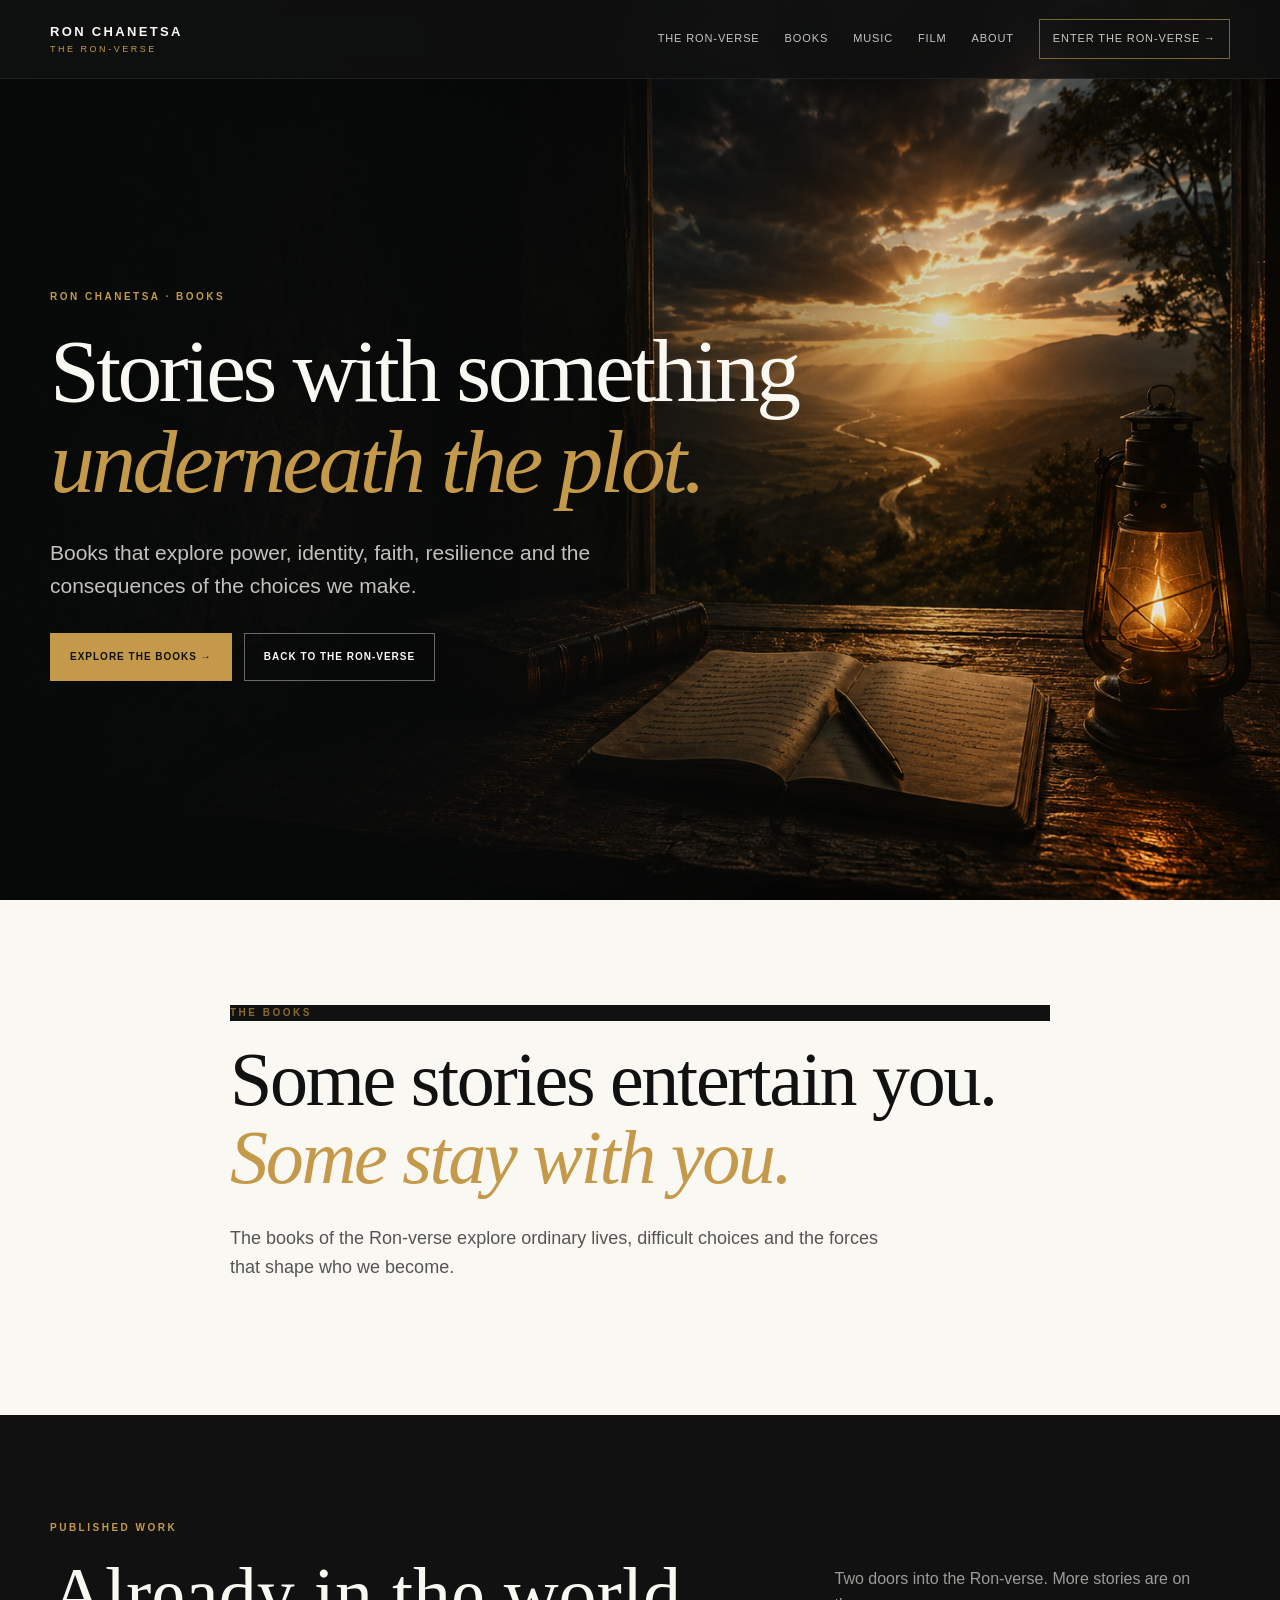
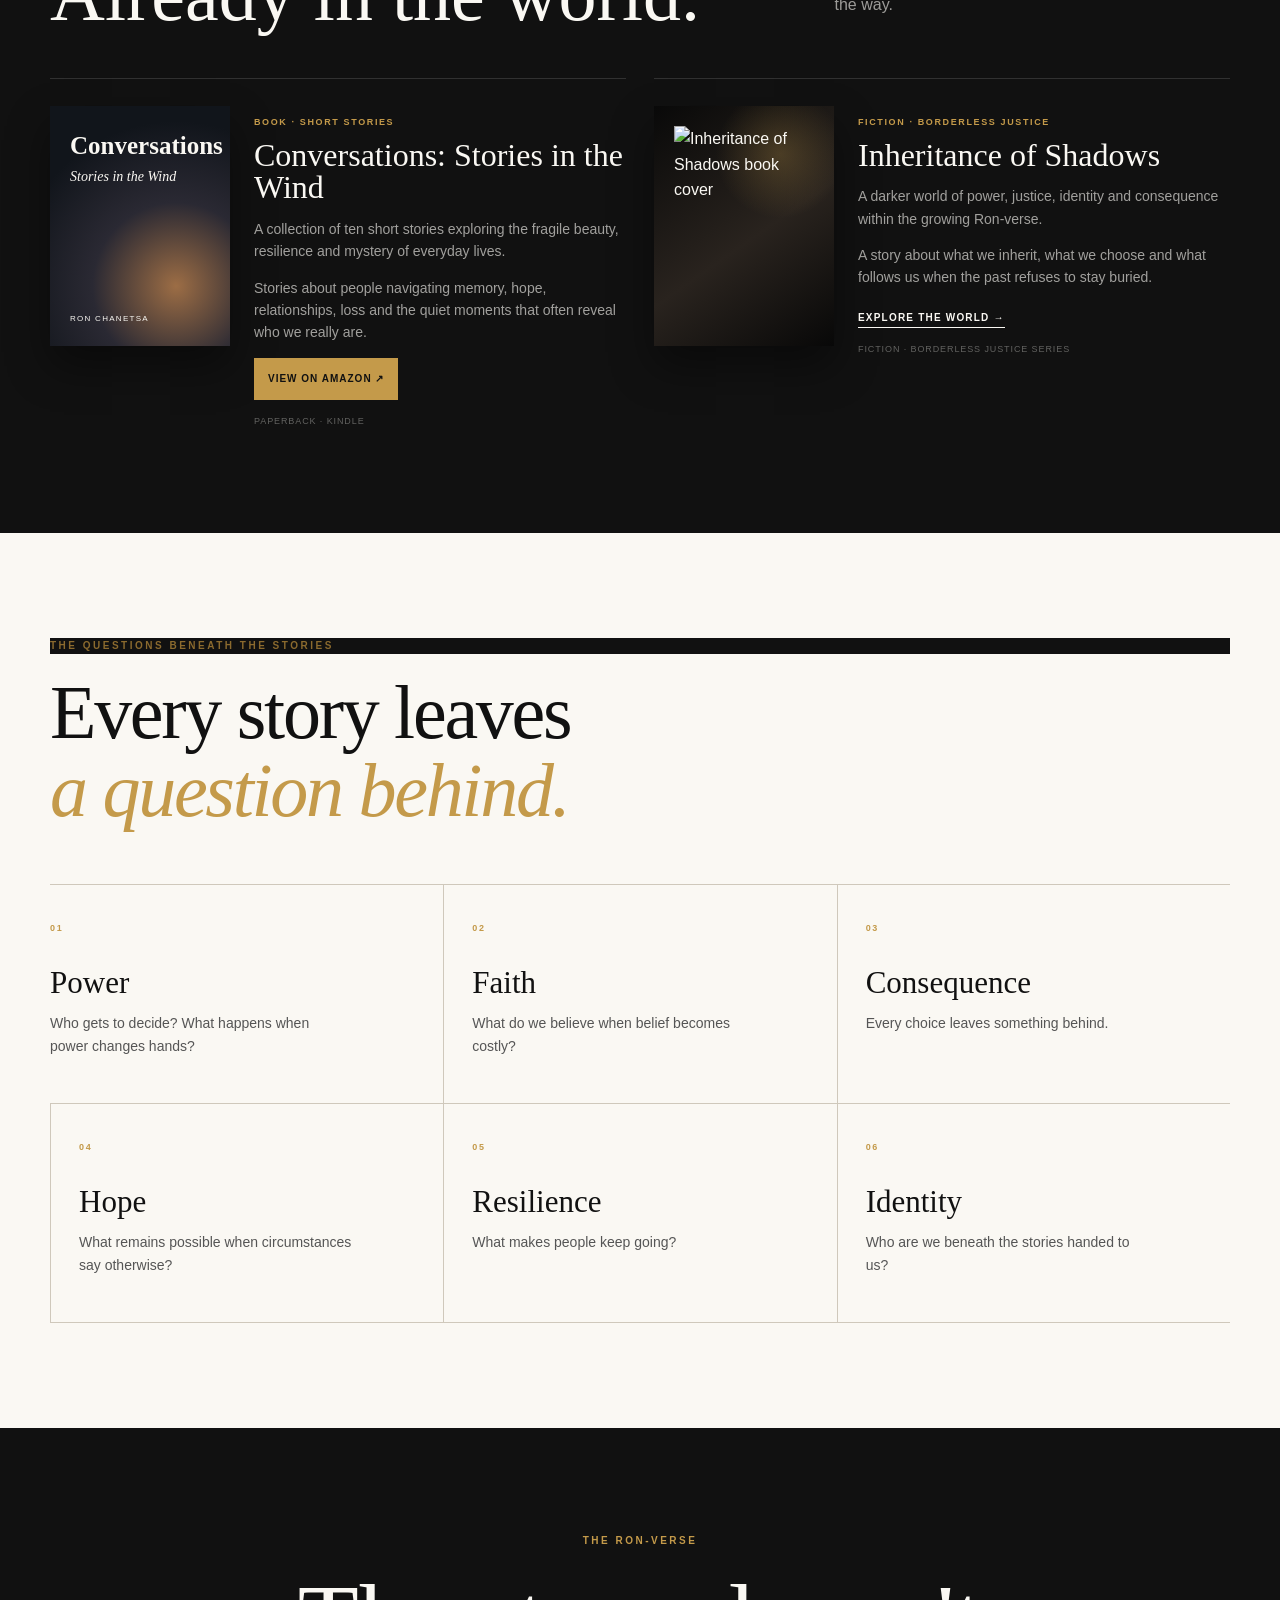
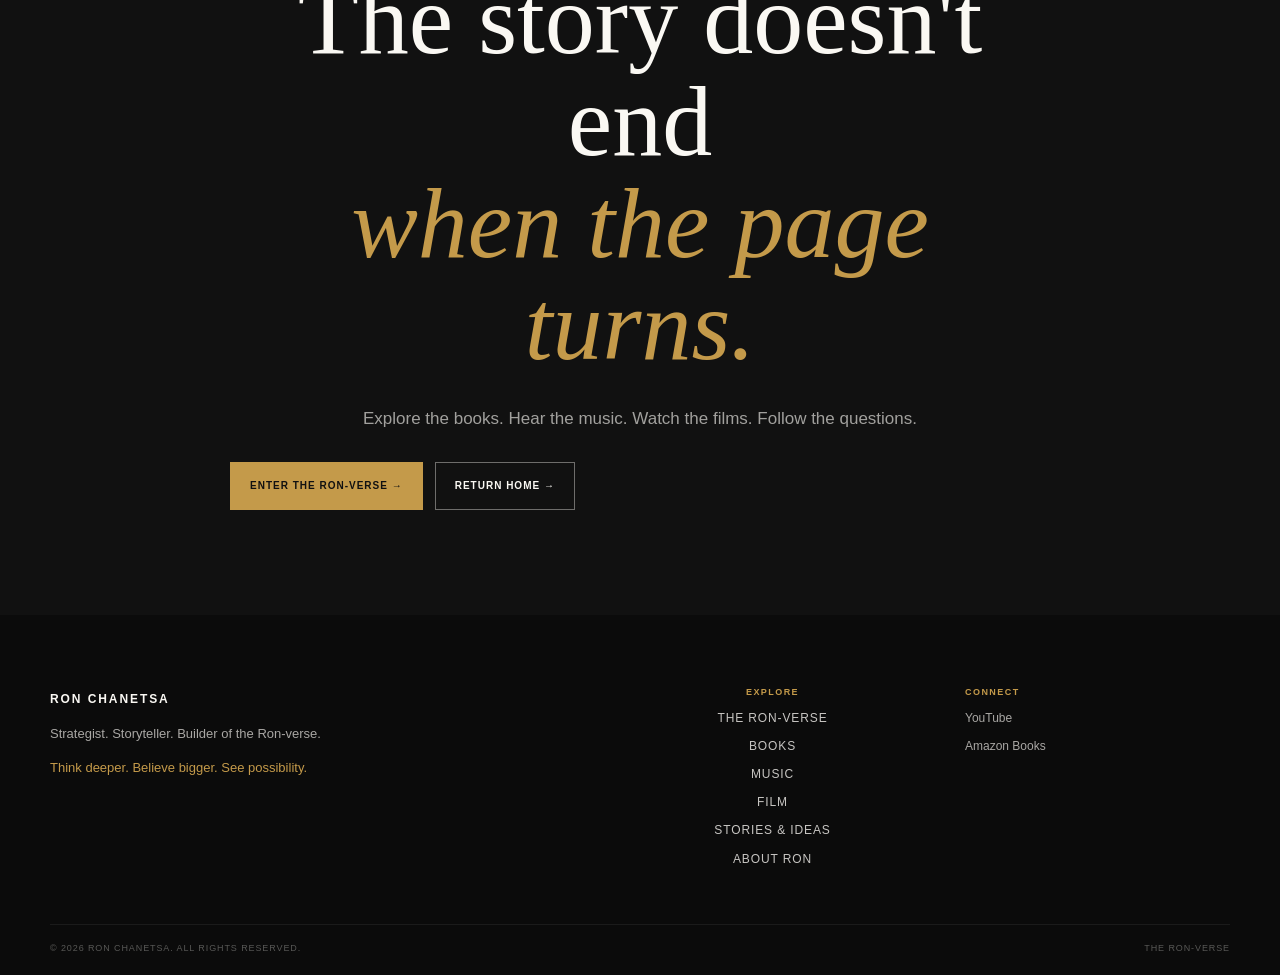
==== commit d8c1e545: "Update books.html web page" ====
--- a/books.html
+++ b/books.html
@@ -164,7 +164,7 @@
 <article class="book">
 
 <div class="cover inheritance">
-<img src="assets/Inheritance_of_Shadows_FRONT_COVER_PRINT.png" alt="Inheritance of Shadows book cover" style="width:100%;height:100%;object-fit:cover;display:block;">
+<img src="assets/Inheritance_of_Shadows_WEB.webp" alt="Inheritance of Shadows book cover" style="width:100%;height:100%;object-fit:cover;display:block;">
 
 
 </div>
--- a/styles.css
+++ b/styles.css
@@ -263,4 +263,25 @@
     margin-top: 50px;
   }
 
-}
+/* Inheritance of Shadows: real front cover */
+.cover.inheritance {
+  position: relative;
+  overflow: hidden;
+  height: 100%;
+  min-height: 240px;
+}
+
+.cover.inheritance img {
+  position: absolute;
+  inset: 0;
+  width: 100%;
+  height: 100%;
+  display: block;
+  object-fit: cover;
+}
+
+.cover.inheritance b,
+.cover.inheritance i,
+.cover.inheritance small {
+  display: none;
+}
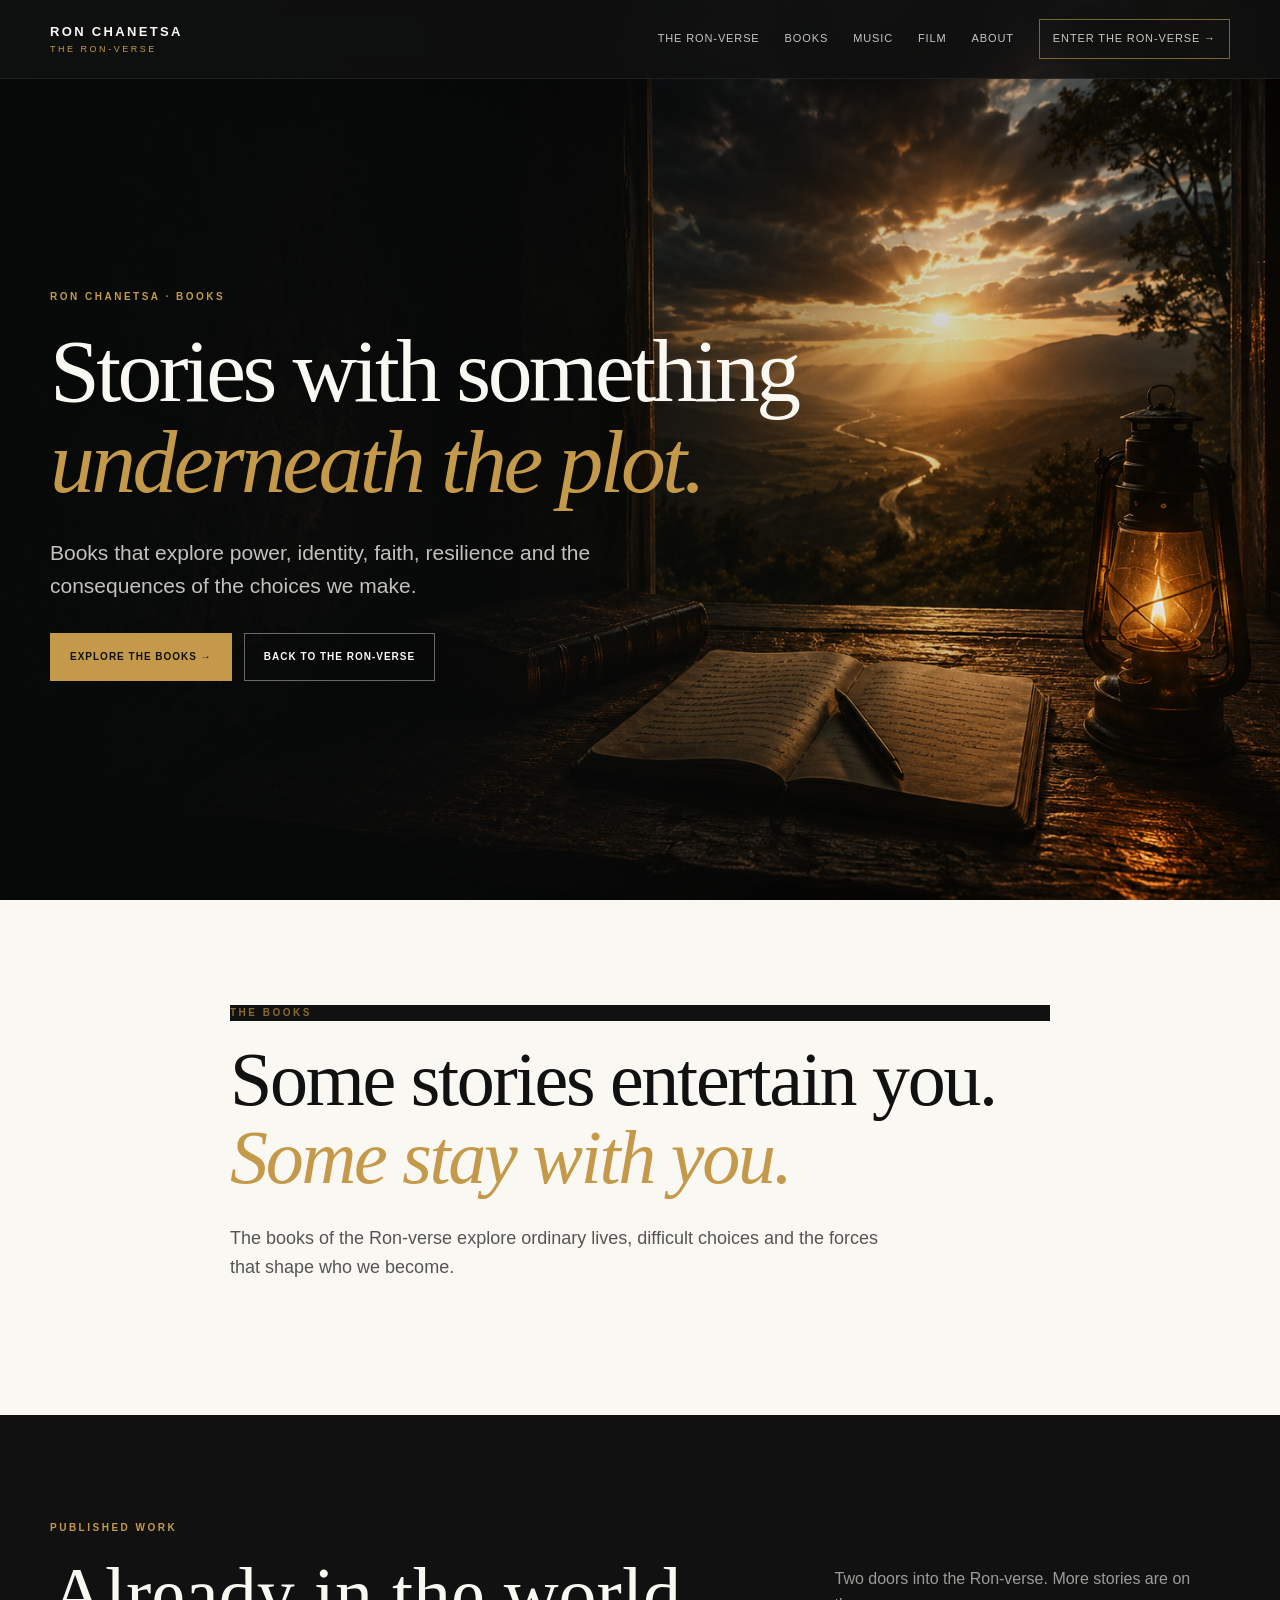
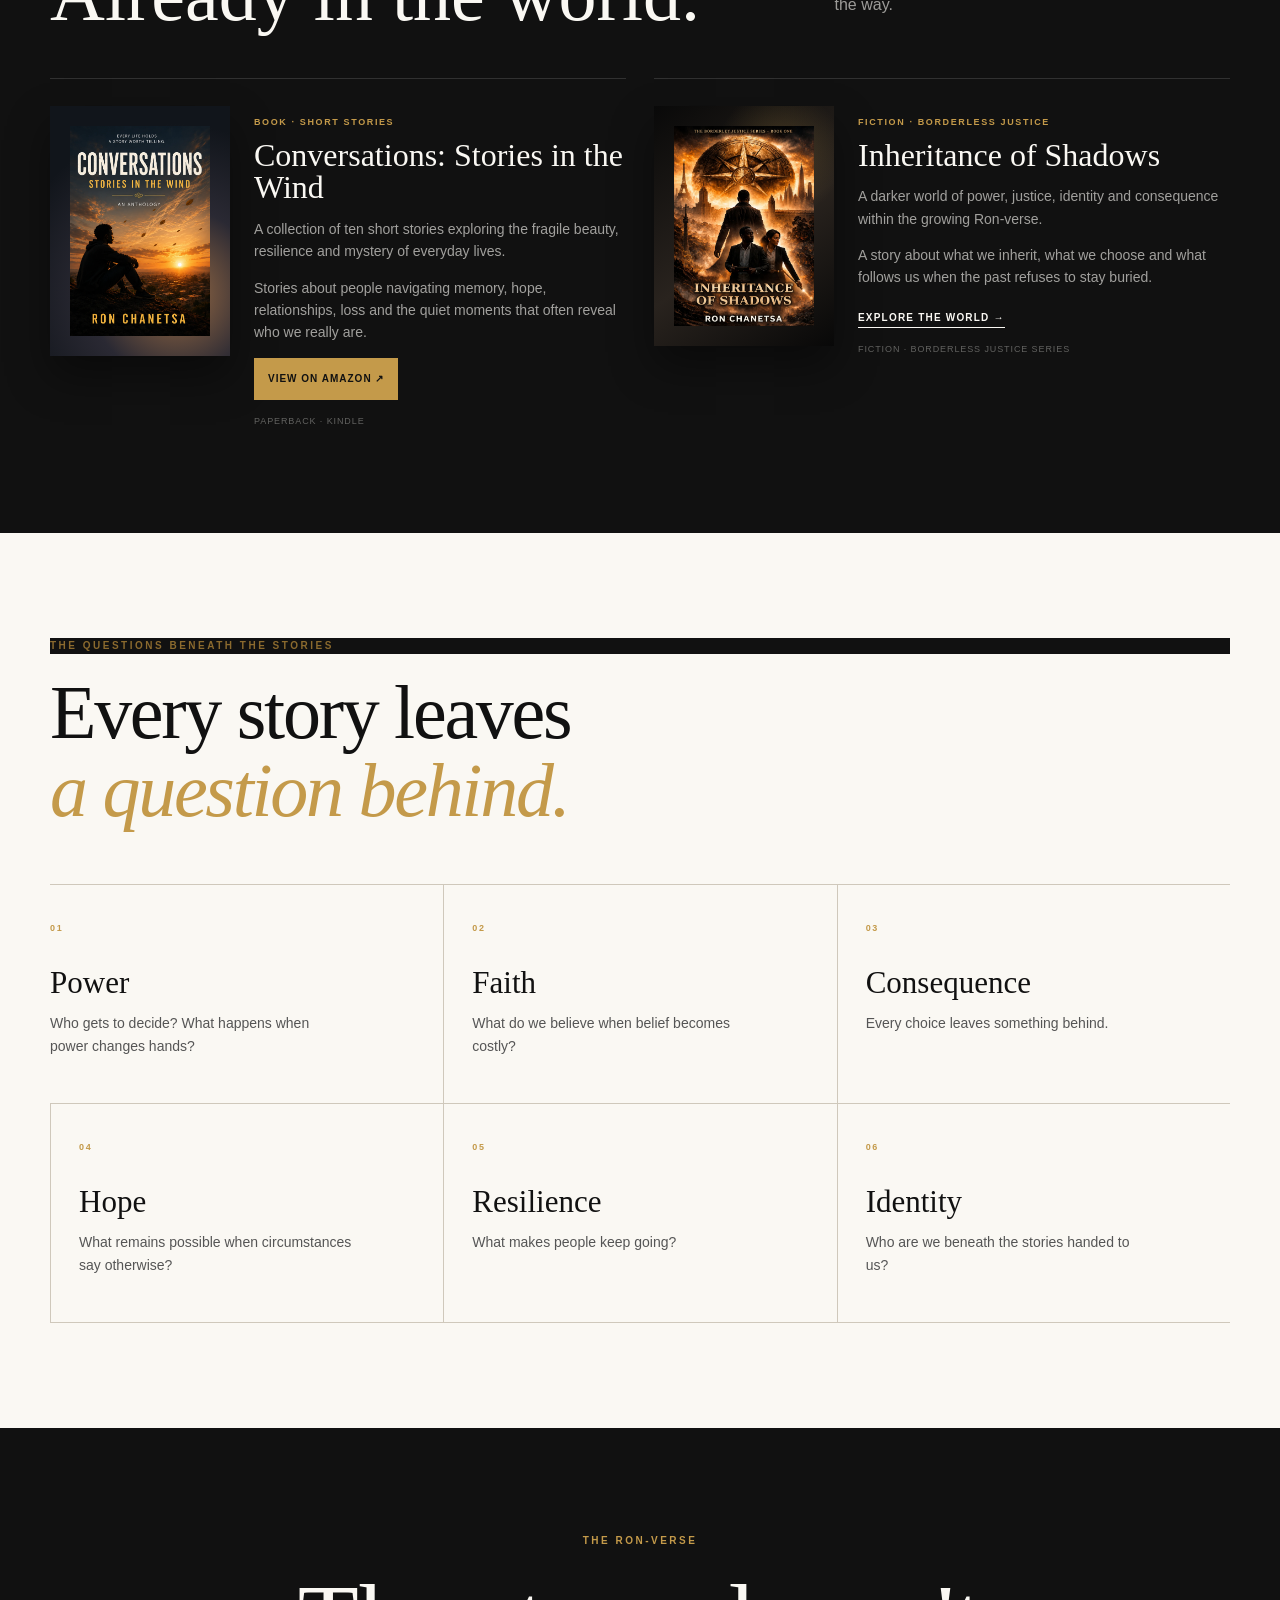
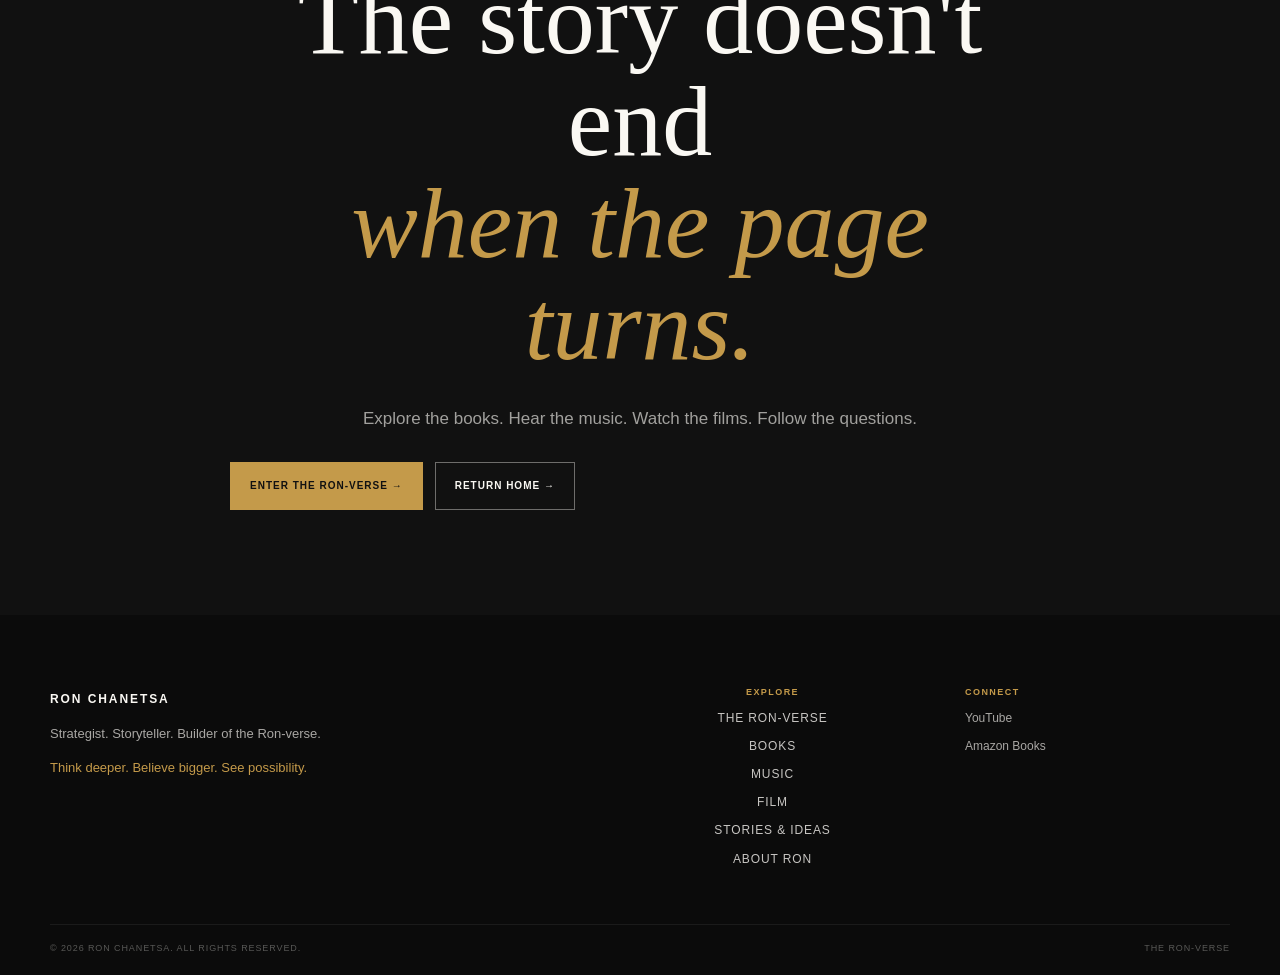
==== commit 2b4cffa8: "Update books.html" ====
--- a/books.html
+++ b/books.html
@@ -120,13 +120,7 @@
 <article class="book">
 
 <div class="cover conversations">
-
-<b>Conversations</b>
-
-<i>Stories in the Wind</i>
-
-<small>Ron Chanetsa</small>
-
+    <img src="assets/Conversations_WEB.webp" alt="Conversations: Stories in the Wind book cover">
 </div>
 
 
